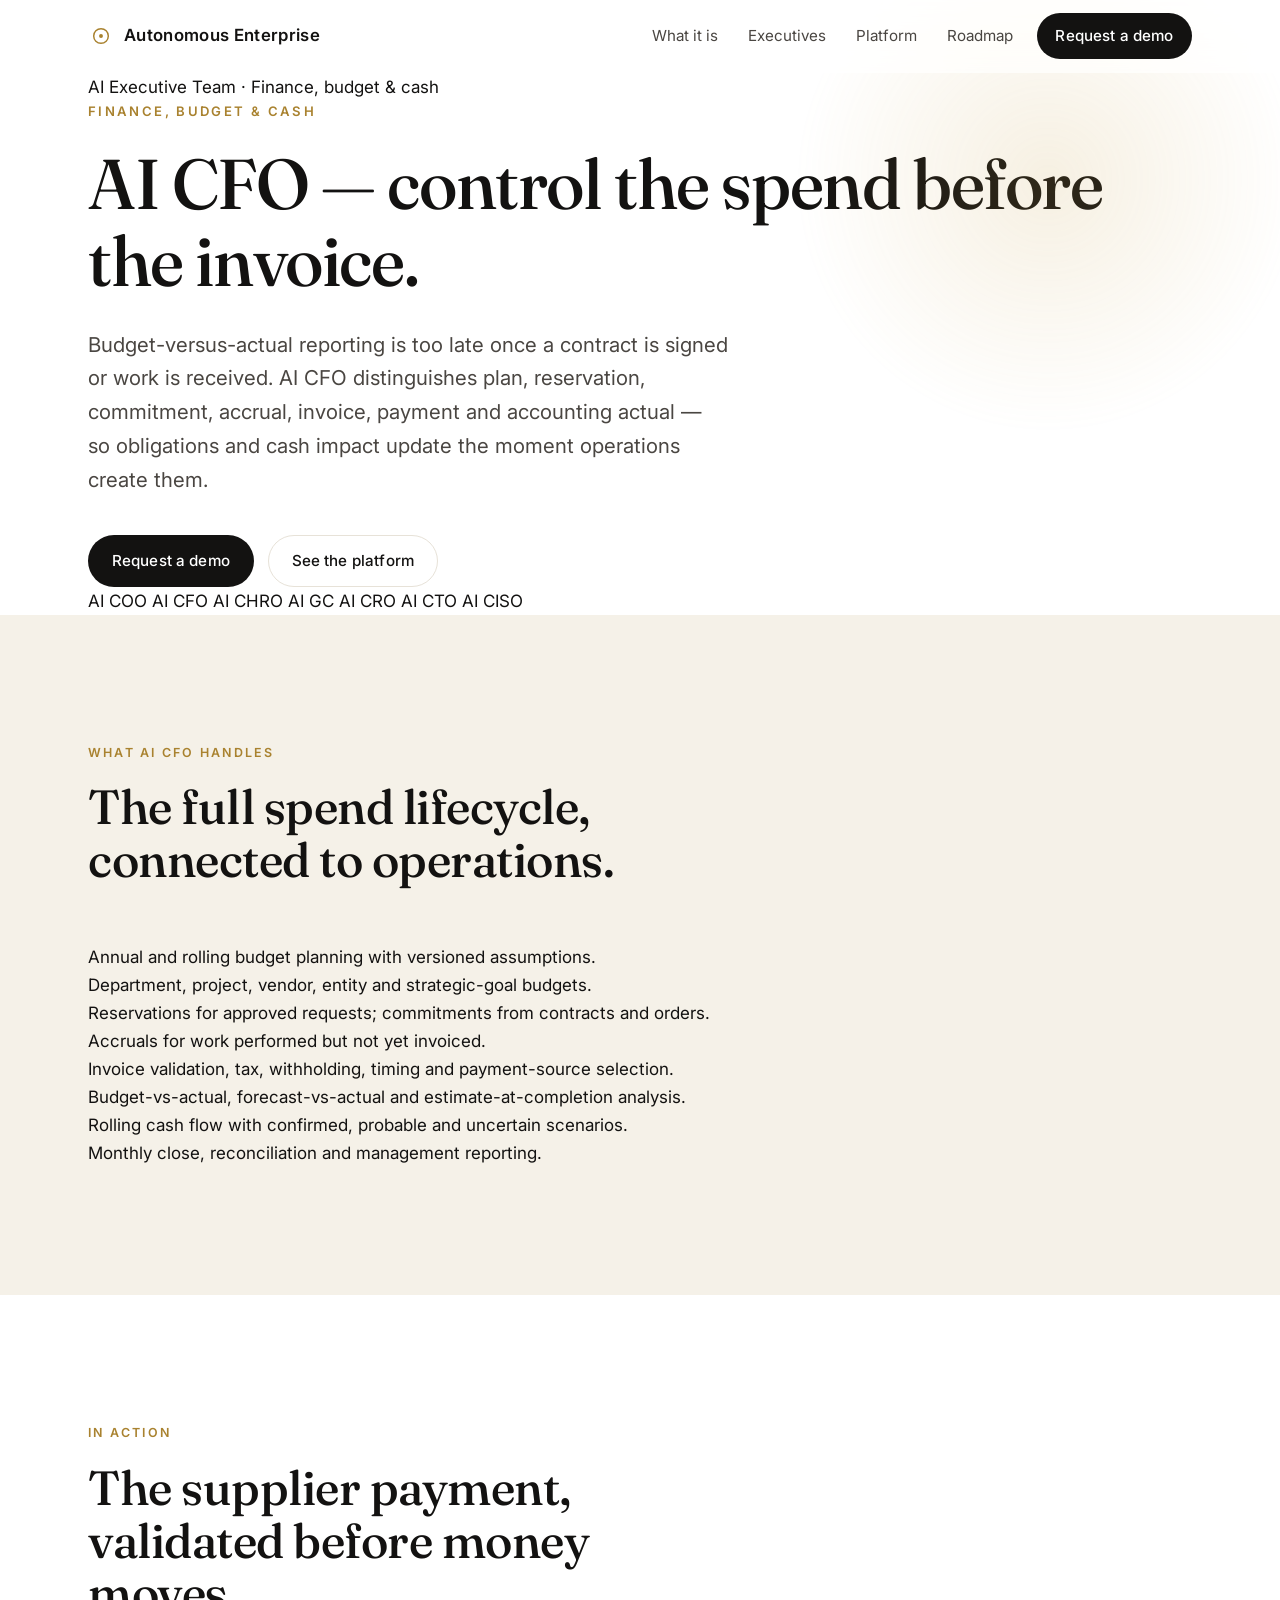
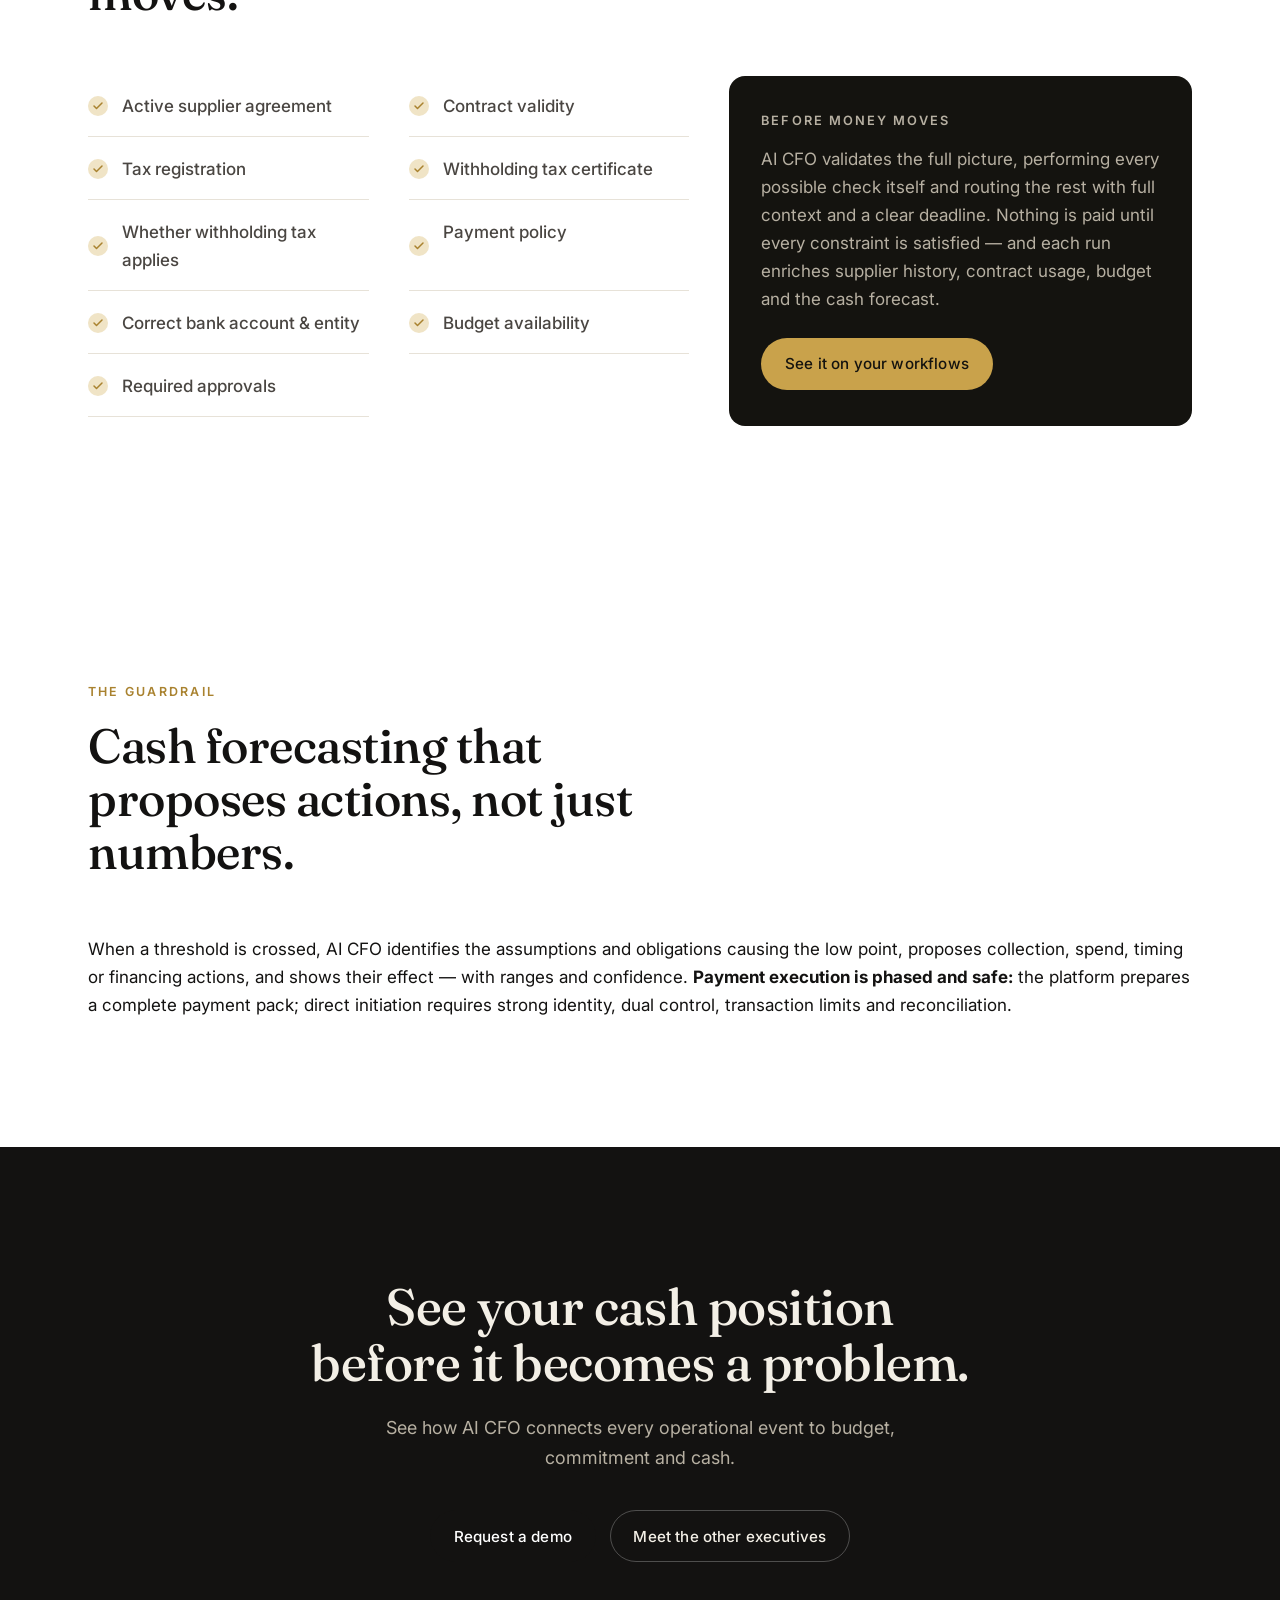
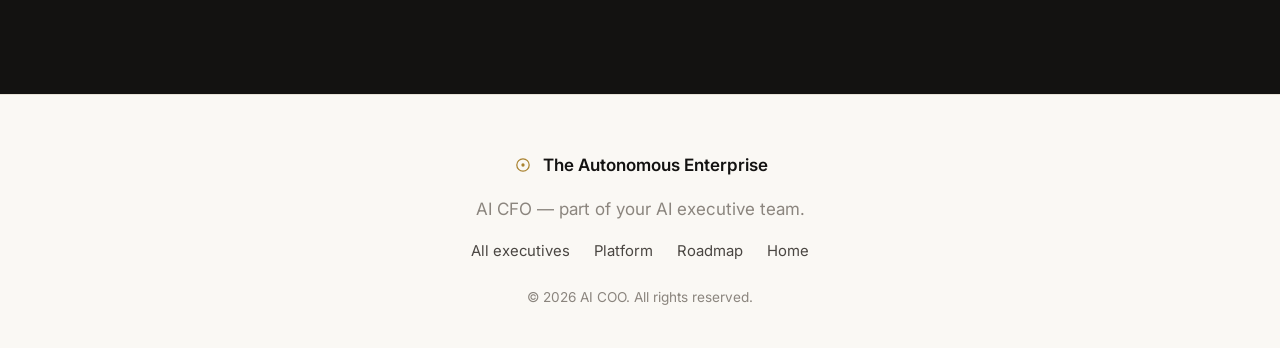
==== executives/cfo.html @ e09efe71 "Restructure into a platform hub with per-executive pages; preserve v0.2 Turn the single page into a " ====
<!DOCTYPE html>
<html lang="en">
<head>
  <meta charset="UTF-8" />
  <meta name="viewport" content="width=device-width, initial-scale=1.0" />
  <title>AI CFO — The Autonomous Enterprise</title>
  <meta name="description" content="AI CFO controls financial outcomes across the full spend lifecycle: budgets, commitments, accruals, invoices, payments, cash forecasting and monthly close — connected to real operational events." />
  <meta name="theme-color" content="#0f0f0f" />

  <link rel="preconnect" href="https://fonts.googleapis.com" />
  <link rel="preconnect" href="https://fonts.gstatic.com" crossorigin />
  <link href="https://fonts.googleapis.com/css2?family=Fraunces:opsz,wght@9..144,400;9..144,500;9..144,600&family=Inter:wght@400;500;600&display=swap" rel="stylesheet" />

  <link rel="icon" href="data:image/svg+xml,%3Csvg xmlns='http://www.w3.org/2000/svg' viewBox='0 0 32 32'%3E%3Crect width='32' height='32' rx='7' fill='%230f0f0f'/%3E%3Ccircle cx='16' cy='16' r='7' fill='none' stroke='%23c9a24b' stroke-width='2'/%3E%3Ccircle cx='16' cy='16' r='2' fill='%23c9a24b'/%3E%3C/svg%3E" />

  <link rel="stylesheet" href="../assets/css/styles.css" />
</head>
<body>
  <a class="skip-link" href="#main">Skip to content</a>

  <header class="site-header" id="siteHeader">
    <div class="container header-inner">
      <a class="brand" href="../index.html" aria-label="The Autonomous Enterprise home">
        <span class="brand-mark" aria-hidden="true">
          <svg width="26" height="26" viewBox="0 0 32 32" fill="none">
            <circle cx="16" cy="16" r="9" stroke="currentColor" stroke-width="1.8" />
            <circle cx="16" cy="16" r="2.4" fill="currentColor" />
          </svg>
        </span>
        <span class="brand-name">Autonomous&nbsp;Enterprise</span>
      </a>

      <nav class="nav" aria-label="Primary">
        <a href="../index.html#category">What it is</a>
        <a href="../index.html#executives">Executives</a>
        <a href="../index.html#platform">Platform</a>
        <a href="../index.html#roadmap">Roadmap</a>
      </nav>

      <a class="btn btn-primary header-cta" href="../index.html#contact">Request a demo</a>

      <button class="nav-toggle" id="navToggle" aria-label="Open menu" aria-expanded="false" aria-controls="mobileNav">
        <span></span><span></span><span></span>
      </button>
    </div>

    <div class="mobile-nav" id="mobileNav" hidden>
      <a href="../index.html#category">What it is</a>
      <a href="../index.html#executives">Executives</a>
      <a href="../index.html#platform">Platform</a>
      <a href="../index.html#roadmap">Roadmap</a>
      <a class="btn btn-primary" href="../index.html#contact">Request a demo</a>
    </div>
  </header>

  <main id="main">
    <!-- Executive hero -->
    <section class="subhero">
      <div class="container subhero-inner">
        <p class="breadcrumb reveal"><a href="../index.html#executives">AI Executive Team</a> · Finance, budget & cash</p>
        <p class="eyebrow reveal">Finance, budget & cash</p>
        <h1 class="hero-title reveal">AI CFO — control the spend before the invoice.</h1>
        <p class="hero-lede reveal">Budget-versus-actual reporting is too late once a contract is signed or work is received. AI CFO distinguishes plan, reservation, commitment, accrual, invoice, payment and accounting actual — so obligations and cash impact update the moment operations create them.</p>
        <div class="hero-actions reveal">
          <a class="btn btn-primary" href="../index.html#contact">Request a demo</a>
          <a class="btn btn-ghost" href="../index.html#platform">See the platform</a>
        </div>
        <nav class="exec-switch" aria-label="AI executives">
          <a href="coo.html">AI COO</a>
          <a href="cfo.html" aria-current="page">AI CFO</a>
          <a href="chro.html">AI CHRO</a>
          <a href="clo.html">AI GC</a>
          <a href="cro.html">AI CRO</a>
          <a href="cto.html">AI CTO</a>
          <a href="ciso.html">AI CISO</a>
        </nav>
      </div>
      <div class="hero-glow" aria-hidden="true"></div>
    </section>

    <!-- Capabilities -->
    <section class="section section-tint">
      <div class="container">
        <div class="section-head">
          <p class="section-tag reveal">What AI CFO handles</p>
          <h2 class="section-title reveal">The full spend lifecycle, connected to operations.</h2>
        </div>
        <div class="caps">
          <div class="cap reveal"><span class="cap-check" aria-hidden="true"></span><p>Annual and rolling budget planning with versioned assumptions.</p></div>
          <div class="cap reveal"><span class="cap-check" aria-hidden="true"></span><p>Department, project, vendor, entity and strategic-goal budgets.</p></div>
          <div class="cap reveal"><span class="cap-check" aria-hidden="true"></span><p>Reservations for approved requests; commitments from contracts and orders.</p></div>
          <div class="cap reveal"><span class="cap-check" aria-hidden="true"></span><p>Accruals for work performed but not yet invoiced.</p></div>
          <div class="cap reveal"><span class="cap-check" aria-hidden="true"></span><p>Invoice validation, tax, withholding, timing and payment-source selection.</p></div>
          <div class="cap reveal"><span class="cap-check" aria-hidden="true"></span><p>Budget-vs-actual, forecast-vs-actual and estimate-at-completion analysis.</p></div>
          <div class="cap reveal"><span class="cap-check" aria-hidden="true"></span><p>Rolling cash flow with confirmed, probable and uncertain scenarios.</p></div>
          <div class="cap reveal"><span class="cap-check" aria-hidden="true"></span><p>Monthly close, reconciliation and management reporting.</p></div>
        </div>
      </div>
    </section>

    <!-- In action -->
    <section class="section">
      <div class="container">
        <div class="section-head">
          <p class="section-tag reveal">In Action</p>
          <h2 class="section-title reveal">The supplier payment, validated before money moves.</h2>
        </div>
        <div class="example-layout">
          <ul class="checklist">
            <li class="reveal">Active supplier agreement</li>
            <li class="reveal">Contract validity</li>
            <li class="reveal">Tax registration</li>
            <li class="reveal">Withholding tax certificate</li>
            <li class="reveal">Whether withholding tax applies</li>
            <li class="reveal">Payment policy</li>
            <li class="reveal">Correct bank account &amp; entity</li>
            <li class="reveal">Budget availability</li>
            <li class="reveal">Required approvals</li>
          </ul>
          <aside class="example-note reveal">
            <p class="example-note-lead">Before money moves</p>
            <p>AI CFO validates the full picture, performing every possible check itself and routing the rest with full context and a clear deadline. Nothing is paid until every constraint is satisfied &mdash; and each run enriches supplier history, contract usage, budget and the cash forecast.</p>
            <a class="btn btn-primary" href="../index.html#contact">See it on your workflows</a>
          </aside>
        </div>
      </div>
    </section>

    <!-- Guardrail -->
    <section class="section">
      <div class="container">
        <div class="section-head">
          <p class="section-tag reveal">The guardrail</p>
          <h2 class="section-title reveal">Cash forecasting that proposes actions, not just numbers.</h2>
        </div>
        <div class="guardrail reveal">
          <p>When a threshold is crossed, AI CFO identifies the assumptions and obligations causing the low point, proposes collection, spend, timing or financing actions, and shows their effect — with ranges and confidence. <strong>Payment execution is phased and safe:</strong> the platform prepares a complete payment pack; direct initiation requires strong identity, dual control, transaction limits and reconciliation.</p>
        </div>
      </div>
    </section>

    <!-- CTA -->
    <section class="cta" id="contact">
      <div class="container cta-inner">
        <h2 class="reveal">See your cash position before it becomes a problem.</h2>
        <p class="reveal">See how AI CFO connects every operational event to budget, commitment and cash.</p>
        <div class="hero-actions reveal" style="justify-content:center">
          <a class="btn btn-primary" href="../index.html#contact">Request a demo</a>
          <a class="btn btn-ghost" href="../index.html#executives" style="color:var(--on-dark);border-color:rgba(255,255,255,0.25)">Meet the other executives</a>
        </div>
      </div>
    </section>
  </main>

  <footer class="site-footer">
    <div class="container footer-inner">
      <div class="footer-brand">
        <span class="brand-mark" aria-hidden="true">
          <svg width="22" height="22" viewBox="0 0 32 32" fill="none">
            <circle cx="16" cy="16" r="9" stroke="currentColor" stroke-width="1.8" />
            <circle cx="16" cy="16" r="2.4" fill="currentColor" />
          </svg>
        </span>
        <span>The Autonomous Enterprise</span>
      </div>
      <p class="footer-tag">AI CFO — part of your AI executive team.</p>
      <nav class="footer-nav" aria-label="Footer">
        <a href="../index.html#executives">All executives</a>
        <a href="../index.html#platform">Platform</a>
        <a href="../index.html#roadmap">Roadmap</a>
        <a href="../index.html">Home</a>
      </nav>
      <p class="footer-legal">&copy; <span id="year"></span> AI&nbsp;COO. All rights reserved.</p>
    </div>
  </footer>

  <script src="../assets/js/main.js"></script>
</body>
</html>
---- assets/css/styles.css ----
/* =========================================================
   AI COO — commercial site
   Palette: white + black with gold-yellow accents
   ========================================================= */

:root {
  --ink:        #131211;   /* near-black text          */
  --ink-soft:   #4a4642;   /* muted body text          */
  --ink-faint:  #8b857e;   /* captions / meta          */
  --paper:      #ffffff;   /* base white               */
  --paper-warm: #faf8f4;   /* calm off-white section   */
  --paper-tint: #f5f1e8;   /* warm tinted section      */
  --line:       #e7e2d8;   /* hairlines / borders      */

  --gold:       #c9a24b;   /* primary gold accent      */
  --gold-deep:  #a9822f;   /* darker gold (hover/text) */
  --gold-soft:  #f0e4c6;   /* pale gold wash           */

  --dark:       #14130f;   /* dark sections bg         */
  --dark-2:     #1d1b16;   /* dark card                */
  --on-dark:    #f3efe6;   /* text on dark             */
  --on-dark-soft:#b7b0a2;

  --maxw: 1160px;
  --radius: 16px;
  --radius-sm: 10px;

  --serif: "Fraunces", Georgia, "Times New Roman", serif;
  --sans:  "Inter", -apple-system, BlinkMacSystemFont, "Segoe UI", Roboto, Helvetica, Arial, sans-serif;

  --ease: cubic-bezier(0.22, 1, 0.36, 1);
}

/* ---------- reset ---------- */
*, *::before, *::after { box-sizing: border-box; }
html { scroll-behavior: smooth; -webkit-text-size-adjust: 100%; }
body {
  margin: 0;
  font-family: var(--sans);
  color: var(--ink);
  background: var(--paper);
  line-height: 1.65;
  font-size: 17px;
  -webkit-font-smoothing: antialiased;
  text-rendering: optimizeLegibility;
}
img, svg { display: block; max-width: 100%; }
a { color: inherit; text-decoration: none; }
button { font-family: inherit; cursor: pointer; }
h1, h2, h3 { margin: 0; font-family: var(--serif); font-weight: 500; line-height: 1.1; letter-spacing: -0.01em; }
p { margin: 0; }

.container { width: 100%; max-width: var(--maxw); margin-inline: auto; padding-inline: 28px; }
.narrow { max-width: 820px; }
.center { text-align: center; }

.visually-hidden {
  position: absolute; width: 1px; height: 1px; padding: 0; margin: -1px;
  overflow: hidden; clip: rect(0 0 0 0); white-space: nowrap; border: 0;
}
.skip-link {
  position: absolute; left: 16px; top: -60px; z-index: 200;
  background: var(--ink); color: var(--paper); padding: 10px 16px;
  border-radius: 8px; transition: top .2s var(--ease);
}
.skip-link:focus { top: 16px; }

.accent-text { color: var(--gold-deep); }

/* ---------- buttons ---------- */
.btn {
  display: inline-flex; align-items: center; justify-content: center;
  gap: .5em; padding: .82em 1.5em; border-radius: 999px;
  font-size: .95rem; font-weight: 500; letter-spacing: .01em;
  border: 1px solid transparent; transition: all .25s var(--ease);
  white-space: nowrap;
}
.btn-primary { background: var(--ink); color: var(--paper); }
.btn-primary:hover { background: var(--gold-deep); transform: translateY(-1px); }
.btn-primary:focus-visible { outline: 2px solid var(--gold); outline-offset: 3px; }
.btn-ghost { background: transparent; color: var(--ink); border-color: var(--line); }
.btn-ghost:hover { border-color: var(--ink); background: var(--paper-warm); }

/* ---------- header ---------- */
.site-header {
  position: sticky; top: 0; z-index: 100;
  background: rgba(255,255,255,0.72);
  backdrop-filter: saturate(180%) blur(14px);
  -webkit-backdrop-filter: saturate(180%) blur(14px);
  border-bottom: 1px solid transparent;
  transition: border-color .3s var(--ease), background .3s var(--ease);
}
.site-header.scrolled { border-bottom-color: var(--line); }
.header-inner { display: flex; align-items: center; gap: 24px; height: 72px; }

.brand { display: inline-flex; align-items: center; gap: 10px; font-weight: 600; letter-spacing: .02em; }
.brand-mark { color: var(--gold-deep); display: inline-flex; }
.brand-name { font-size: 1.05rem; }

.nav { display: flex; gap: 30px; margin-left: auto; }
.nav a { font-size: .95rem; color: var(--ink-soft); position: relative; padding: 4px 0; transition: color .2s var(--ease); }
.nav a::after {
  content: ""; position: absolute; left: 0; bottom: -2px; width: 0; height: 1.5px;
  background: var(--gold); transition: width .28s var(--ease);
}
.nav a:hover { color: var(--ink); }
.nav a:hover::after { width: 100%; }

.header-cta { padding: .6em 1.15em; }

.nav-toggle { display: none; flex-direction: column; gap: 5px; background: none; border: 0; padding: 8px; margin-left: auto; }
.nav-toggle span { width: 22px; height: 2px; background: var(--ink); border-radius: 2px; transition: transform .3s var(--ease), opacity .3s var(--ease); }
.nav-toggle[aria-expanded="true"] span:nth-child(1) { transform: translateY(7px) rotate(45deg); }
.nav-toggle[aria-expanded="true"] span:nth-child(2) { opacity: 0; }
.nav-toggle[aria-expanded="true"] span:nth-child(3) { transform: translateY(-7px) rotate(-45deg); }

[hidden] { display: none !important; }
.mobile-nav {
  display: flex; flex-direction: column; gap: 4px;
  padding: 12px 28px 24px; border-bottom: 1px solid var(--line);
  background: var(--paper);
}
.mobile-nav a { padding: 12px 0; color: var(--ink-soft); border-bottom: 1px solid var(--line); }
.mobile-nav a:last-child { border-bottom: 0; margin-top: 10px; }
.mobile-nav .btn { color: var(--paper); }

/* ---------- hero ---------- */
.hero { position: relative; overflow: hidden; padding: clamp(72px, 12vw, 148px) 0 clamp(64px, 9vw, 112px); }
.hero-inner { position: relative; z-index: 2; max-width: 940px; }
.hero-glow {
  position: absolute; z-index: 1; top: -20%; right: -10%;
  width: 720px; height: 720px; pointer-events: none;
  background: radial-gradient(closest-side, rgba(201,162,75,0.16), rgba(201,162,75,0) 70%);
  filter: blur(4px);
}

.eyebrow {
  font-size: .82rem; letter-spacing: .18em; text-transform: uppercase;
  color: var(--gold-deep); font-weight: 600; margin-bottom: 22px;
}
.hero-title { font-size: clamp(2.5rem, 6vw, 4.4rem); font-weight: 500; letter-spacing: -0.02em; }
.hero-lede { margin-top: 28px; max-width: 640px; font-size: clamp(1.05rem, 2vw, 1.28rem); color: var(--ink-soft); }
.hero-actions { display: flex; flex-wrap: wrap; gap: 14px; margin-top: 38px; }

.hero-stats {
  display: grid; grid-template-columns: repeat(3, 1fr); gap: 28px;
  margin: 64px 0 0; padding-top: 34px; border-top: 1px solid var(--line);
}
.hero-stats dt { font-family: var(--serif); font-size: 1.15rem; color: var(--ink); }
.hero-stats dd { margin: 6px 0 0; font-size: .95rem; color: var(--ink-faint); }

/* ---------- generic section ---------- */
.section { padding: clamp(72px, 10vw, 128px) 0; }
.section-tint { background: var(--paper-tint); }
.section-warm { background: var(--paper-warm); }

.section-tag {
  font-size: .78rem; letter-spacing: .18em; text-transform: uppercase;
  color: var(--gold-deep); font-weight: 600; margin-bottom: 18px;
}
.section-title { font-size: clamp(1.9rem, 4vw, 3rem); max-width: 18ch; }
.center .section-title, .narrow.center .section-title { max-width: none; margin-inline: auto; }
.section-lede { margin-top: 22px; max-width: 60ch; font-size: clamp(1.02rem, 1.6vw, 1.18rem); color: var(--ink-soft); }
.center .section-lede { margin-inline: auto; }
.section-head { margin-bottom: 56px; }

/* ---------- dark section ---------- */
.section-dark { background: var(--dark); color: var(--on-dark); }
.section-dark .section-title { color: var(--on-dark); }
.section-dark .section-lede { color: var(--on-dark-soft); }
.section-dark .section-tag { color: var(--gold); }

/* ---------- solution flow ---------- */
.flow { list-style: none; margin: 0; padding: 0; display: grid; grid-template-columns: repeat(4, 1fr); gap: 1px; background: rgba(255,255,255,0.08); border: 1px solid rgba(255,255,255,0.08); border-radius: var(--radius); overflow: hidden; }
.flow-step { background: var(--dark); padding: 34px 28px 40px; position: relative; }
.flow-num { font-family: var(--serif); font-size: 1.05rem; color: var(--gold); display: block; margin-bottom: 22px; }
.flow-step h3 { font-size: 1.4rem; color: var(--on-dark); margin-bottom: 10px; }
.flow-step p { color: var(--on-dark-soft); font-size: .96rem; }

/* ---------- principles ---------- */
.principles-grid { display: grid; grid-template-columns: repeat(2, 1fr); gap: 1px; background: var(--line); border: 1px solid var(--line); border-radius: var(--radius); overflow: hidden; }
.principle { background: var(--paper); padding: 40px; transition: background .3s var(--ease); }
.principle:hover { background: var(--paper-warm); }
.principle-index { font-family: var(--serif); color: var(--gold-deep); font-size: 1rem; }
.principle h3 { font-size: 1.5rem; margin: 14px 0 10px; }
.principle p { color: var(--ink-soft); }

/* ---------- platform cards ---------- */
.cards { display: grid; grid-template-columns: repeat(3, 1fr); gap: 22px; }
.card {
  background: var(--paper); border: 1px solid var(--line); border-radius: var(--radius);
  padding: 34px 30px 36px; transition: transform .35s var(--ease), box-shadow .35s var(--ease), border-color .35s var(--ease);
}
.card:hover { transform: translateY(-4px); box-shadow: 0 22px 48px -28px rgba(19,18,17,0.28); border-color: var(--gold-soft); }
.card-icon {
  width: 52px; height: 52px; border-radius: 13px; display: grid; place-items: center;
  background: var(--gold-soft); color: var(--gold-deep); margin-bottom: 22px;
}
.card-icon svg { width: 26px; height: 26px; }
.card h3 { font-size: 1.4rem; margin-bottom: 12px; }
.card p { color: var(--ink-soft); }

/* ---------- constraints ---------- */
.constraints { margin-top: 56px; padding-top: 48px; border-top: 1px solid var(--line); }
.constraints-title { font-size: 1.4rem; margin-bottom: 26px; }
.constraint-row { display: grid; grid-template-columns: repeat(3, 1fr); gap: 18px; }
.constraint {
  background: var(--paper); border: 1px solid var(--line); border-left: 3px solid var(--line);
  border-radius: var(--radius-sm); padding: 24px 24px 26px;
}
.constraint[data-level="hard"] { border-left-color: #b4472f; }
.constraint[data-level="soft"] { border-left-color: var(--gold); }
.constraint[data-level="rec"]  { border-left-color: #6b8f71; }
.constraint-badge { font-weight: 600; font-size: .98rem; display: block; margin-bottom: 8px; }
.constraint p { color: var(--ink-soft); font-size: .96rem; }

/* ---------- example ---------- */
.example-layout { display: grid; grid-template-columns: 1.3fr 1fr; gap: 40px; align-items: start; }
.checklist { list-style: none; margin: 0; padding: 0; display: grid; grid-template-columns: 1fr 1fr; gap: 2px 40px; }
.checklist li {
  position: relative; padding: 16px 0 16px 34px; border-bottom: 1px solid var(--line);
  color: var(--ink-soft); font-weight: 500;
}
.checklist li::before {
  content: ""; position: absolute; left: 0; top: 50%; transform: translateY(-50%);
  width: 20px; height: 20px; border-radius: 50%; background: var(--gold-soft);
  background-image: url("data:image/svg+xml,%3Csvg xmlns='http://www.w3.org/2000/svg' width='12' height='12' viewBox='0 0 24 24' fill='none' stroke='%23a9822f' stroke-width='3' stroke-linecap='round' stroke-linejoin='round'%3E%3Cpolyline points='20 6 9 17 4 12'/%3E%3C/svg%3E");
  background-repeat: no-repeat; background-position: center;
}
.example-note {
  background: var(--dark); color: var(--on-dark); border-radius: var(--radius);
  padding: 34px 32px 36px; position: sticky; top: 96px;
}
.example-note-lead { color: var(--gold); font-size: .8rem; letter-spacing: .16em; text-transform: uppercase; font-weight: 600; margin-bottom: 14px; }
.example-note p { color: var(--on-dark-soft); }
.example-note .btn { margin-top: 24px; background: var(--gold); color: var(--dark); }
.example-note .btn:hover { background: var(--on-dark); }

/* ---------- architecture layers ---------- */
.layers { display: grid; grid-template-columns: repeat(3, 1fr); gap: 22px; counter-reset: layer; }
.layer {
  background: var(--dark-2); border: 1px solid rgba(255,255,255,0.08);
  border-radius: var(--radius); padding: 34px 30px 36px; position: relative;
}
.layer-index { font-family: var(--serif); color: var(--gold); font-size: .95rem; letter-spacing: .04em; }
.layer h3 { color: var(--on-dark); font-size: 1.55rem; margin: 12px 0 10px; }
.layer p { color: var(--on-dark-soft); font-size: .96rem; }

/* ---------- CTA ---------- */
.cta { background: var(--ink); color: var(--on-dark); padding: clamp(80px, 11vw, 132px) 0; text-align: center; }
.cta-inner { max-width: 720px; }
.cta h2 { font-size: clamp(2rem, 5vw, 3.2rem); color: var(--on-dark); }
.cta > .container > p, .cta-inner > p { margin: 22px auto 0; max-width: 52ch; color: var(--on-dark-soft); font-size: 1.12rem; }
.cta-form { display: flex; flex-wrap: wrap; gap: 12px; justify-content: center; margin-top: 40px; }
.cta-form input {
  flex: 1 1 320px; max-width: 380px; padding: .95em 1.2em; font-size: 1rem;
  border-radius: 999px; border: 1px solid rgba(255,255,255,0.18);
  background: rgba(255,255,255,0.06); color: var(--on-dark);
}
.cta-form input::placeholder { color: var(--on-dark-soft); }
.cta-form input:focus { outline: 2px solid var(--gold); outline-offset: 2px; border-color: transparent; }
.cta-form .btn-primary { background: var(--gold); color: var(--dark); }
.cta-form .btn-primary:hover { background: var(--on-dark); }
.form-note { flex-basis: 100%; margin-top: 6px; font-size: .92rem; color: var(--gold); min-height: 1.2em; }

/* ---------- footer ---------- */
.site-footer { background: var(--paper-warm); border-top: 1px solid var(--line); padding: 56px 0 40px; }
.footer-inner { display: grid; gap: 16px; text-align: center; justify-items: center; }
.footer-brand { display: inline-flex; align-items: center; gap: 9px; font-weight: 600; }
.footer-brand .brand-mark { color: var(--gold-deep); }
.footer-tag { color: var(--ink-faint); }
.footer-nav { display: flex; flex-wrap: wrap; gap: 24px; justify-content: center; }
.footer-nav a { font-size: .93rem; color: var(--ink-soft); }
.footer-nav a:hover { color: var(--gold-deep); }
.footer-legal { font-size: .85rem; color: var(--ink-faint); margin-top: 6px; }

/* ---------- hero epigraph ---------- */
.epigraph {
  margin: 52px 0 0; max-width: 640px; padding-left: 22px;
  border-left: 2px solid var(--gold); font-family: var(--serif);
  font-style: italic; font-size: clamp(1.1rem, 2vw, 1.35rem); color: var(--ink-soft);
  line-height: 1.5;
}

/* ---------- what it is / is not ---------- */
.dual { display: grid; grid-template-columns: 1fr 1fr; gap: 22px; }
.dual-col { background: var(--paper); border: 1px solid var(--line); border-radius: var(--radius); padding: 36px 34px 30px; }
.dual-col h3 { display: flex; align-items: center; gap: 12px; font-size: 1.4rem; margin-bottom: 22px; }
.dual-mark { width: 26px; height: 26px; border-radius: 50%; flex: none; background-repeat: no-repeat; background-position: center; }
.dual-mark.is { background: var(--gold-soft); background-image: url("data:image/svg+xml,%3Csvg xmlns='http://www.w3.org/2000/svg' width='14' height='14' viewBox='0 0 24 24' fill='none' stroke='%23a9822f' stroke-width='3' stroke-linecap='round' stroke-linejoin='round'%3E%3Cpolyline points='20 6 9 17 4 12'/%3E%3C/svg%3E"); }
.dual-mark.isnt { background: #efe6e2; background-image: url("data:image/svg+xml,%3Csvg xmlns='http://www.w3.org/2000/svg' width='13' height='13' viewBox='0 0 24 24' fill='none' stroke='%23a75740' stroke-width='3' stroke-linecap='round' stroke-linejoin='round'%3E%3Cline x1='18' y1='6' x2='6' y2='18'/%3E%3Cline x1='6' y1='6' x2='18' y2='18'/%3E%3C/svg%3E"); }
.dual-col ul { list-style: none; margin: 0; padding: 0; }
.dual-col li { padding: 13px 0; border-bottom: 1px solid var(--line); color: var(--ink-soft); }
.dual-col li:last-child { border-bottom: 0; }
.dual-isnt { background: var(--paper-warm); }
.dual-isnt li { color: var(--ink-faint); }

/* ---------- 6-step flow ---------- */
.flow-6 { grid-template-columns: repeat(3, 1fr); }

/* ---------- digital twin domains ---------- */
.domains { display: grid; grid-template-columns: repeat(4, 1fr); gap: 1px; background: var(--line); border: 1px solid var(--line); border-radius: var(--radius); overflow: hidden; }
.domain { background: var(--paper); padding: 30px 26px 32px; transition: background .3s var(--ease); }
.domain:hover { background: var(--paper-warm); }
.domain h3 { font-size: 1.18rem; margin-bottom: 9px; }
.domain h3::before { content: ""; display: block; width: 26px; height: 2px; background: var(--gold); margin-bottom: 14px; }
.domain p { color: var(--ink-soft); font-size: .93rem; }
.model-note { margin: 40px auto 0; max-width: 72ch; text-align: center; color: var(--ink-soft); font-size: 1.05rem; }
.model-note strong { color: var(--ink); font-weight: 600; }

/* ---------- platform cards (3-wide, wraps to grid) ---------- */
.cards-3 { grid-template-columns: repeat(3, 1fr); }

.autonomy-row { margin-top: 44px; }

/* ---------- daily brief ---------- */
.brief { background: var(--dark); color: var(--on-dark); border-radius: var(--radius); overflow: hidden; border: 1px solid rgba(255,255,255,0.08); }
.brief-head { display: flex; align-items: center; gap: 10px; padding: 20px 30px; border-bottom: 1px solid rgba(255,255,255,0.09); font-weight: 600; letter-spacing: .01em; color: var(--on-dark); }
.brief-dot { width: 10px; height: 10px; border-radius: 50%; background: var(--gold); box-shadow: 0 0 0 4px rgba(201,162,75,0.2); }
.brief-grid { display: grid; grid-template-columns: 1fr 1fr; }
.brief-group { padding: 30px 32px; border-bottom: 1px solid rgba(255,255,255,0.07); }
.brief-group:nth-child(odd) { border-right: 1px solid rgba(255,255,255,0.07); }
.brief-group:nth-last-child(-n+2) { border-bottom: 0; }
.brief-label { font-size: .78rem; letter-spacing: .12em; text-transform: uppercase; font-weight: 600; margin-bottom: 16px; display: inline-flex; align-items: center; gap: 8px; }
.brief-label::before { content: ""; width: 9px; height: 9px; border-radius: 2px; }
.brief-decide { color: var(--gold); } .brief-decide::before { background: var(--gold); }
.brief-risk   { color: #e08a6f; } .brief-risk::before { background: #e08a6f; }
.brief-done   { color: #7fb08a; } .brief-done::before { background: #7fb08a; }
.brief-wait   { color: var(--on-dark-soft); } .brief-wait::before { background: var(--on-dark-soft); }
.brief-group ul { list-style: none; margin: 0; padding: 0; }
.brief-group li { position: relative; padding: 9px 0 9px 18px; color: var(--on-dark-soft); font-size: .96rem; line-height: 1.55; }
.brief-group li::before { content: ""; position: absolute; left: 0; top: 15px; width: 6px; height: 6px; border-radius: 50%; background: rgba(255,255,255,0.28); }
.brief-group li strong { color: var(--on-dark); font-weight: 600; }

/* ---------- roadmap ---------- */
.roadmap { list-style: none; margin: 0; padding: 0; display: grid; grid-template-columns: repeat(5, 1fr); gap: 0; }
.phase { position: relative; padding: 40px 22px 10px; }
.phase::before { content: ""; position: absolute; left: 0; top: 0; width: 100%; height: 2px; background: rgba(255,255,255,0.12); }
.phase::after { content: ""; position: absolute; left: 0; top: -5px; width: 12px; height: 12px; border-radius: 50%; background: var(--dark); border: 2px solid var(--gold); }
.phase-tag { color: var(--gold); font-family: var(--serif); font-size: .95rem; letter-spacing: .03em; }
.phase h3 { color: var(--on-dark); font-size: 1.28rem; margin: 12px 0 10px; }
.phase p { color: var(--on-dark-soft); font-size: .93rem; }

.diff-grid { margin-top: 0; }

/* ---------- reveal animation ---------- */
.reveal { opacity: 0; transform: translateY(18px); transition: opacity .7s var(--ease), transform .7s var(--ease); }
.reveal.in { opacity: 1; transform: none; }

@media (prefers-reduced-motion: reduce) {
  * { scroll-behavior: auto !important; }
  .reveal { opacity: 1; transform: none; transition: none; }
}

/* ---------- responsive ---------- */
@media (max-width: 940px) {
  .flow, .flow-6, .layers, .cards, .cards-3, .constraint-row { grid-template-columns: 1fr 1fr; }
  .example-layout { grid-template-columns: 1fr; }
  .example-note { position: static; }
  .domains { grid-template-columns: 1fr 1fr; }
  .roadmap { grid-template-columns: 1fr 1fr; gap: 8px 0; }
}
@media (max-width: 760px) {
  .nav, .header-cta { display: none; }
  .nav-toggle { display: flex; }
  .hero-stats { grid-template-columns: 1fr; gap: 18px; }
  .principles-grid { grid-template-columns: 1fr; }
  .flow, .flow-6, .layers, .cards, .cards-3, .constraint-row, .checklist { grid-template-columns: 1fr; }
  .dual, .domains, .brief-grid, .roadmap { grid-template-columns: 1fr; }
  .brief-group:nth-child(odd) { border-right: 0; }
  .brief-group:nth-last-child(2) { border-bottom: 1px solid rgba(255,255,255,0.07); }
  .checklist { gap: 0; }
  .principle, .card, .flow-step { padding: 30px 26px; }
}
@media (max-width: 420px) {
  body { font-size: 16px; }
  .container { padding-inline: 20px; }
}
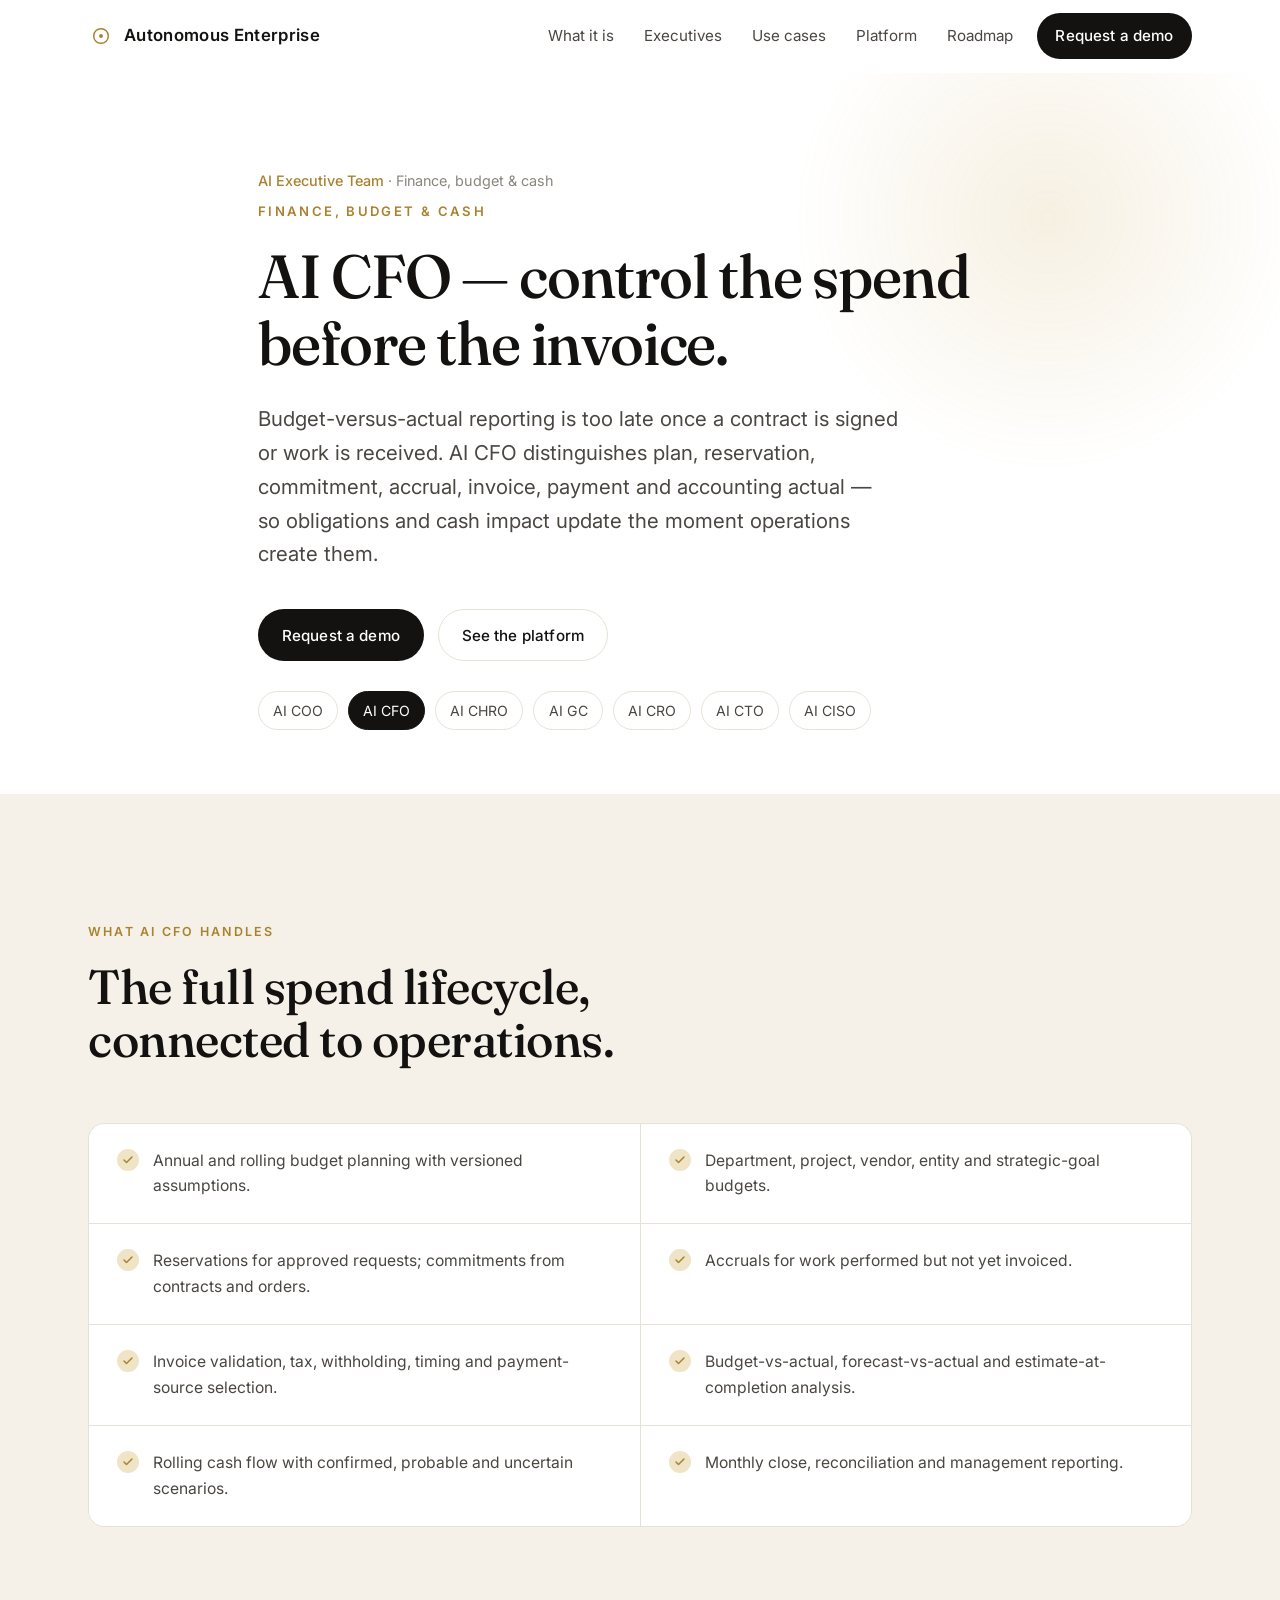
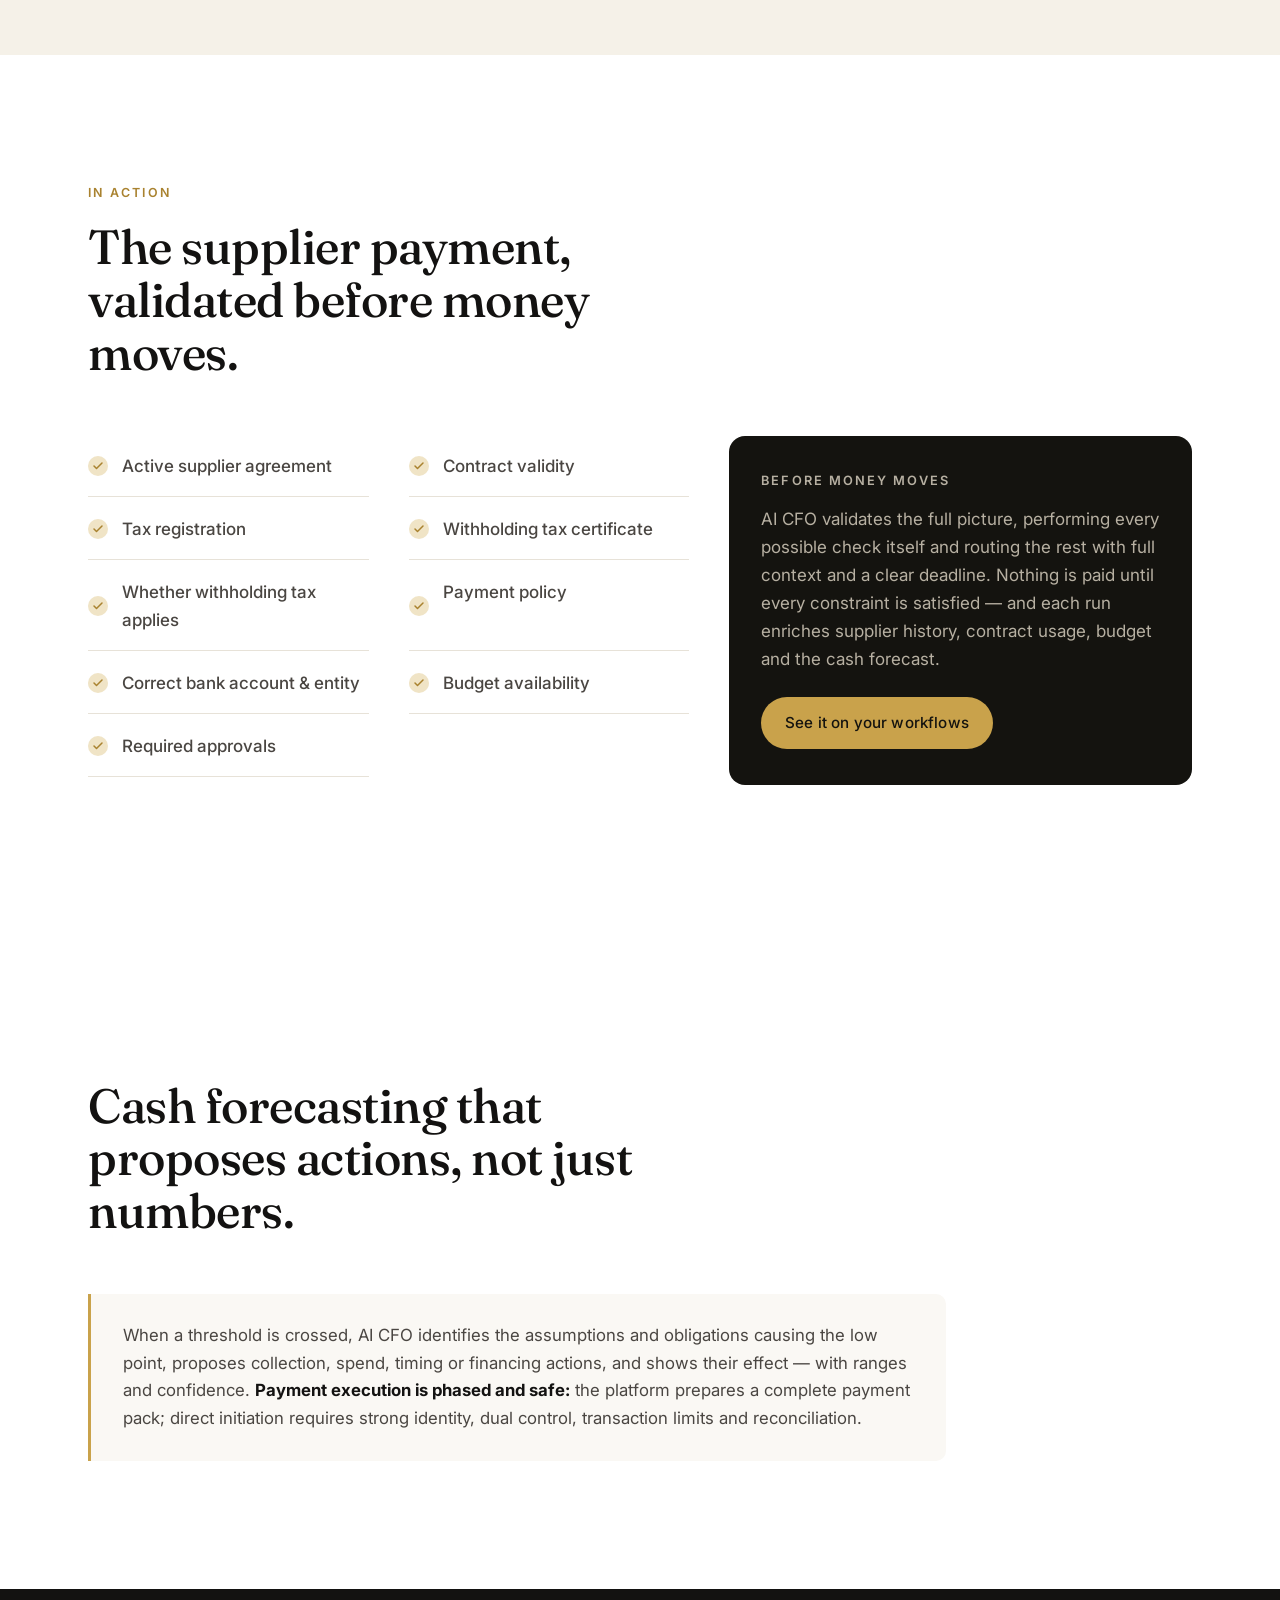
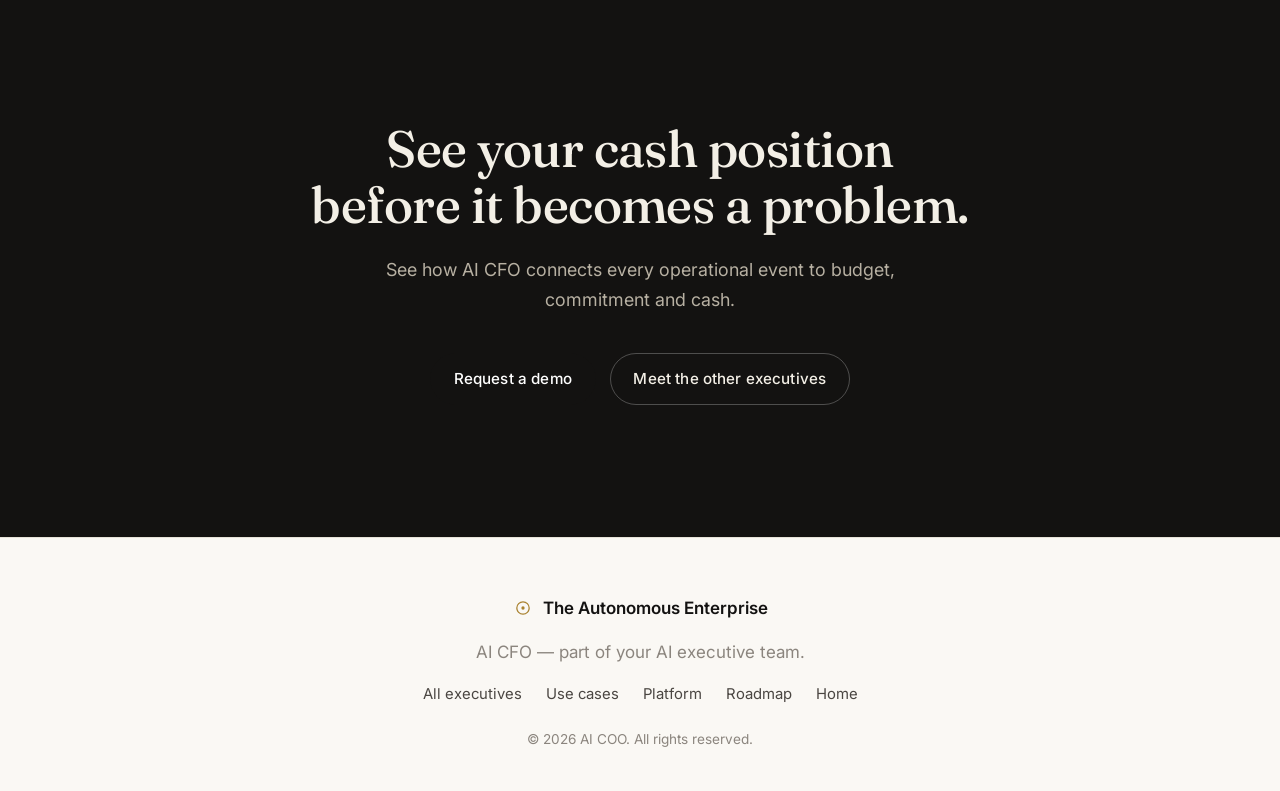
==== commit 949d23db: "Add Use Cases sub-page New use-cases.html: plain-language request -> end-to-end outcome, drawn from " ====
--- a/executives/cfo.html
+++ b/executives/cfo.html
@@ -33,6 +33,7 @@
       <nav class="nav" aria-label="Primary">
         <a href="../index.html#category">What it is</a>
         <a href="../index.html#executives">Executives</a>
+        <a href="../use-cases.html">Use cases</a>
         <a href="../index.html#platform">Platform</a>
         <a href="../index.html#roadmap">Roadmap</a>
       </nav>
@@ -166,6 +167,7 @@
       <p class="footer-tag">AI CFO — part of your AI executive team.</p>
       <nav class="footer-nav" aria-label="Footer">
         <a href="../index.html#executives">All executives</a>
+        <a href="../use-cases.html">Use cases</a>
         <a href="../index.html#platform">Platform</a>
         <a href="../index.html#roadmap">Roadmap</a>
         <a href="../index.html">Home</a>
--- a/assets/css/styles.css
+++ b/assets/css/styles.css
@@ -343,6 +343,110 @@
 
 .diff-grid { margin-top: 0; }
 
+/* ---------- executive team (home) ---------- */
+.exec-cards { display: grid; grid-template-columns: repeat(3, 1fr); gap: 20px; }
+.exec-card {
+  display: flex; flex-direction: column; gap: 6px;
+  background: var(--paper); border: 1px solid var(--line); border-radius: var(--radius);
+  padding: 28px 28px 26px; color: inherit;
+  transition: transform .3s var(--ease), box-shadow .3s var(--ease), border-color .3s var(--ease);
+}
+.exec-card:hover { transform: translateY(-4px); box-shadow: 0 22px 48px -30px rgba(19,18,17,0.3); border-color: var(--gold-soft); }
+.exec-card .exec-role { font-size: .76rem; letter-spacing: .14em; text-transform: uppercase; color: var(--gold-deep); font-weight: 600; }
+.exec-card h3 { font-size: 1.55rem; margin: 4px 0 6px; }
+.exec-card p { color: var(--ink-soft); font-size: .96rem; flex: 1; }
+.exec-card .exec-go { margin-top: 16px; font-weight: 600; font-size: .92rem; color: var(--ink); display: inline-flex; align-items: center; gap: 6px; }
+.exec-card:hover .exec-go { color: var(--gold-deep); }
+.exec-card--lead { border-color: var(--gold); box-shadow: 0 0 0 1px var(--gold-soft) inset; }
+
+/* ---------- subpage (executive) hero ---------- */
+.subhero { padding: clamp(56px, 8vw, 96px) 0 clamp(40px, 6vw, 64px); position: relative; overflow: hidden; }
+.subhero .hero-glow { top: -30%; }
+.subhero-inner { position: relative; z-index: 2; max-width: 820px; }
+.subhero h1 { font-size: clamp(2.3rem, 5.5vw, 3.8rem); margin-top: 18px; }
+.subhero .hero-lede { margin-top: 24px; }
+.breadcrumb { font-size: .9rem; color: var(--ink-faint); margin-bottom: 8px; }
+.breadcrumb a { color: var(--gold-deep); font-weight: 500; }
+.breadcrumb a:hover { text-decoration: underline; }
+
+/* ---------- executive switcher ---------- */
+.exec-switch { display: flex; flex-wrap: wrap; gap: 10px; margin-top: 30px; }
+.exec-switch a {
+  font-size: .88rem; padding: .5em 1em; border-radius: 999px;
+  border: 1px solid var(--line); color: var(--ink-soft); background: var(--paper);
+  transition: all .2s var(--ease);
+}
+.exec-switch a:hover { border-color: var(--ink); color: var(--ink); }
+.exec-switch a[aria-current="page"] { background: var(--ink); color: var(--paper); border-color: var(--ink); }
+
+/* ---------- capability grid ---------- */
+.caps { display: grid; grid-template-columns: repeat(2, 1fr); gap: 1px; background: var(--line); border: 1px solid var(--line); border-radius: var(--radius); overflow: hidden; }
+.cap { background: var(--paper); padding: 24px 28px; display: flex; gap: 14px; align-items: flex-start; }
+.cap:hover { background: var(--paper-warm); }
+.cap-check { flex: none; width: 22px; height: 22px; margin-top: 1px; border-radius: 50%; background: var(--gold-soft); background-image: url("data:image/svg+xml,%3Csvg xmlns='http://www.w3.org/2000/svg' width='12' height='12' viewBox='0 0 24 24' fill='none' stroke='%23a9822f' stroke-width='3' stroke-linecap='round' stroke-linejoin='round'%3E%3Cpolyline points='20 6 9 17 4 12'/%3E%3C/svg%3E"); background-repeat: no-repeat; background-position: center; }
+.cap p { color: var(--ink-soft); font-size: .98rem; }
+
+/* ---------- lifecycle steps (light) ---------- */
+.steps { list-style: none; margin: 0; padding: 0; display: grid; gap: 14px; }
+.steps.steps-inline { grid-auto-flow: column; grid-auto-columns: 1fr; }
+.step {
+  background: var(--paper); border: 1px solid var(--line); border-radius: var(--radius-sm);
+  padding: 22px 22px 24px; position: relative;
+}
+.step-num { font-family: var(--serif); color: var(--gold-deep); font-size: .95rem; }
+.step h3 { font-size: 1.12rem; margin: 8px 0 6px; }
+.step p { color: var(--ink-soft); font-size: .92rem; }
+
+/* ---------- guardrail callout ---------- */
+.guardrail {
+  border-left: 3px solid var(--gold); background: var(--paper-warm);
+  border-radius: 0 var(--radius-sm) var(--radius-sm) 0; padding: 28px 32px;
+  max-width: 78ch;
+}
+.guardrail p { color: var(--ink-soft); font-size: 1.05rem; }
+.guardrail strong { color: var(--ink); }
+
+/* ---------- footer legacy link ---------- */
+.footer-legacy-link { font-size: .85rem; color: var(--ink-faint); }
+.footer-legacy-link a { color: var(--gold-deep); }
+.footer-legacy-link a:hover { text-decoration: underline; }
+
+/* ---------- use-case cards ---------- */
+.uc-grid { display: grid; grid-template-columns: repeat(3, 1fr); gap: 18px; }
+.uc {
+  background: var(--paper); border: 1px solid var(--line); border-radius: var(--radius);
+  border-top: 2px solid var(--gold-soft); padding: 26px 26px 28px;
+  transition: transform .3s var(--ease), box-shadow .3s var(--ease), border-top-color .3s var(--ease);
+}
+.uc:hover { transform: translateY(-3px); box-shadow: 0 20px 44px -30px rgba(19,18,17,0.32); border-top-color: var(--gold); }
+.uc-say {
+  display: flex; gap: 11px; align-items: flex-start;
+  font-family: var(--serif); font-size: 1.16rem; line-height: 1.35; color: var(--ink); margin-bottom: 12px;
+}
+.uc-say::before {
+  content: ""; flex: none; width: 22px; height: 22px; margin-top: 3px; border-radius: 6px;
+  background: var(--gold-soft);
+  background-image: url("data:image/svg+xml,%3Csvg xmlns='http://www.w3.org/2000/svg' width='13' height='13' viewBox='0 0 24 24' fill='none' stroke='%23a9822f' stroke-width='2.4' stroke-linecap='round' stroke-linejoin='round'%3E%3Cpath d='M21 11.5a8.38 8.38 0 0 1-8.5 8.5 8.5 8.5 0 0 1-3.8-.9L3 21l1.9-5.7A8.5 8.5 0 1 1 21 11.5z'/%3E%3C/svg%3E");
+  background-repeat: no-repeat; background-position: center;
+}
+.uc-do { color: var(--ink-soft); font-size: .97rem; }
+.uc-do strong { color: var(--ink); font-weight: 600; }
+
+/* badge + subsection */
+.badge {
+  display: inline-block; font-size: .72rem; letter-spacing: .12em; text-transform: uppercase;
+  font-weight: 600; color: var(--gold-deep); background: var(--gold-soft);
+  padding: .4em .9em; border-radius: 999px; margin-bottom: 16px;
+}
+.subsection { margin-top: 56px; }
+.subsection:first-of-type { margin-top: 0; }
+.subsection-title {
+  font-family: var(--serif); font-size: 1.5rem; font-weight: 500; margin: 0 0 22px;
+  padding-bottom: 14px; border-bottom: 1px solid var(--line);
+}
+.uc-note { margin: 52px auto 0; max-width: 74ch; text-align: center; color: var(--ink-soft); font-size: 1.08rem; }
+.uc-note strong { color: var(--ink); font-weight: 600; }
+
 /* ---------- reveal animation ---------- */
 .reveal { opacity: 0; transform: translateY(18px); transition: opacity .7s var(--ease), transform .7s var(--ease); }
 .reveal.in { opacity: 1; transform: none; }
@@ -359,6 +463,9 @@
   .example-note { position: static; }
   .domains { grid-template-columns: 1fr 1fr; }
   .roadmap { grid-template-columns: 1fr 1fr; gap: 8px 0; }
+  .exec-cards { grid-template-columns: 1fr 1fr; }
+  .steps.steps-inline { grid-auto-flow: row; }
+  .uc-grid { grid-template-columns: 1fr 1fr; }
 }
 @media (max-width: 760px) {
   .nav, .header-cta { display: none; }
@@ -366,7 +473,7 @@
   .hero-stats { grid-template-columns: 1fr; gap: 18px; }
   .principles-grid { grid-template-columns: 1fr; }
   .flow, .flow-6, .layers, .cards, .cards-3, .constraint-row, .checklist { grid-template-columns: 1fr; }
-  .dual, .domains, .brief-grid, .roadmap { grid-template-columns: 1fr; }
+  .dual, .domains, .brief-grid, .roadmap, .exec-cards, .caps, .uc-grid { grid-template-columns: 1fr; }
   .brief-group:nth-child(odd) { border-right: 0; }
   .brief-group:nth-last-child(2) { border-bottom: 1px solid rgba(255,255,255,0.07); }
   .checklist { gap: 0; }
